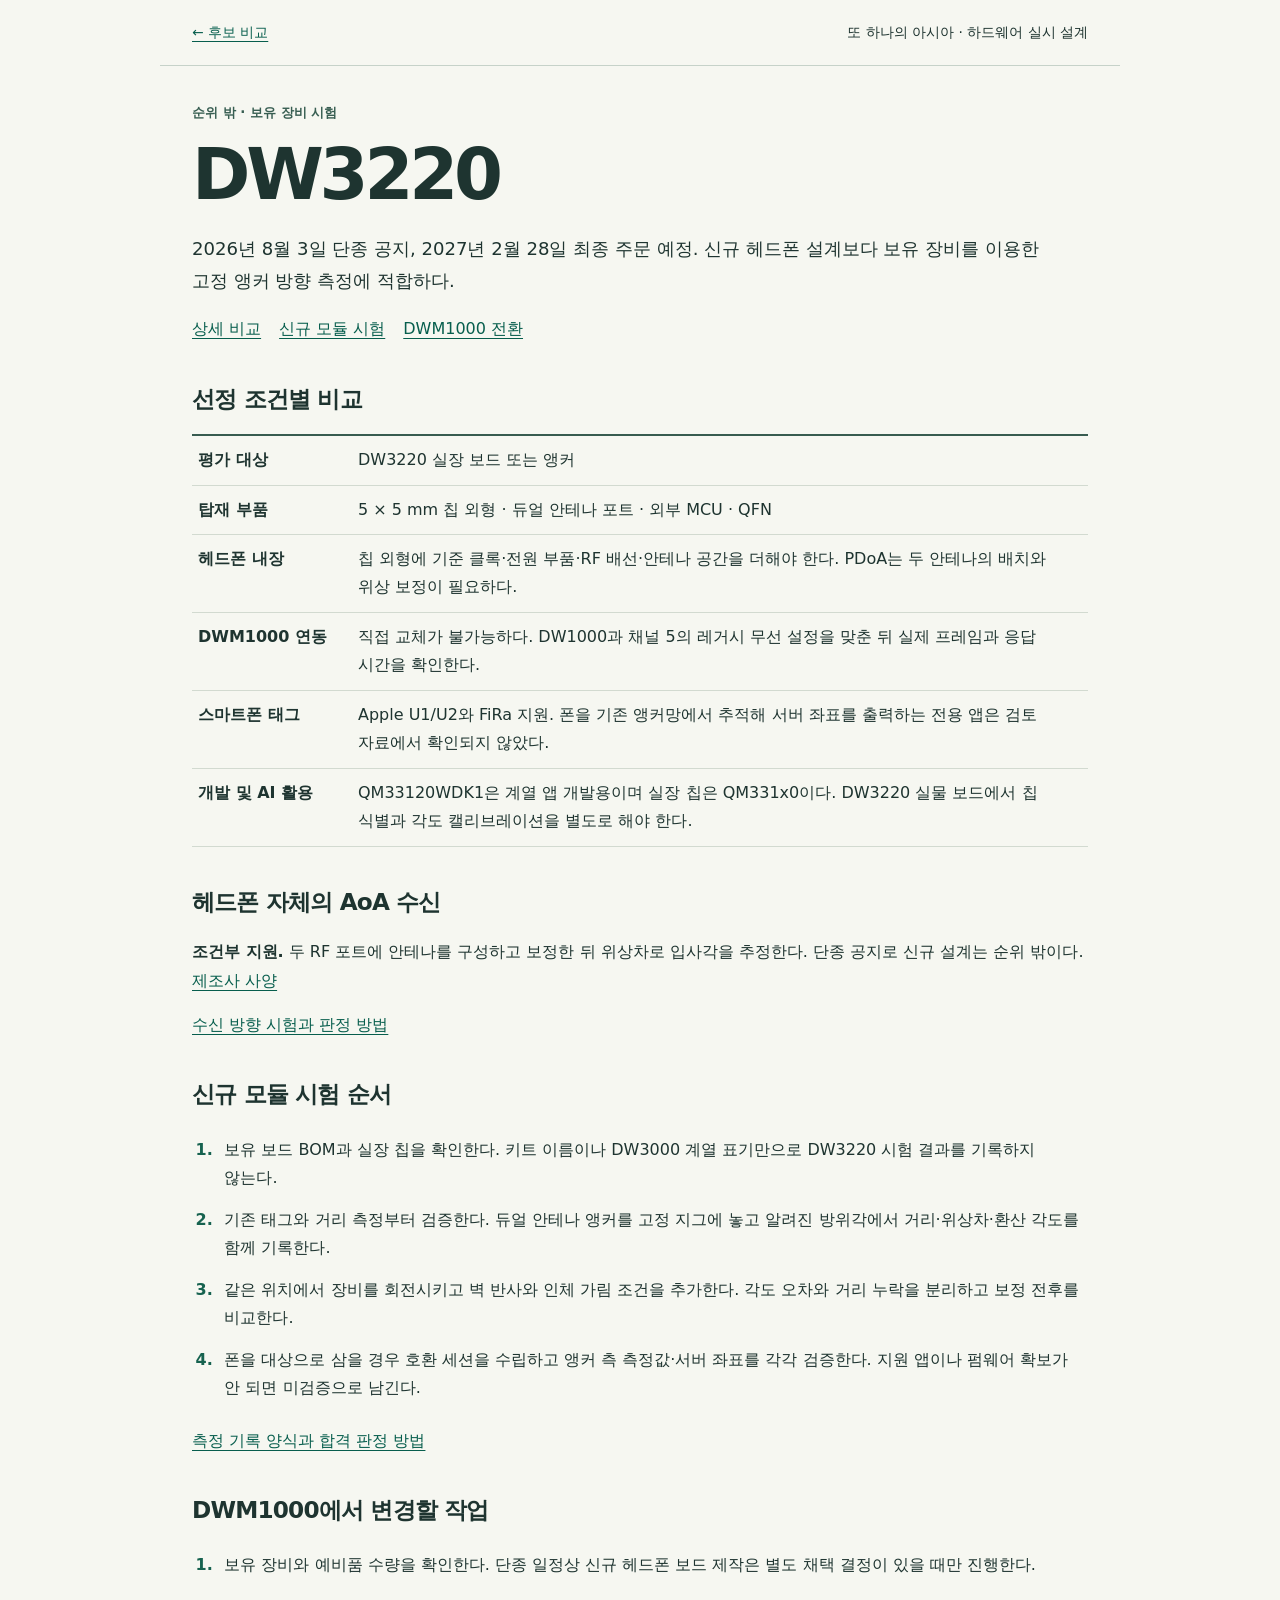
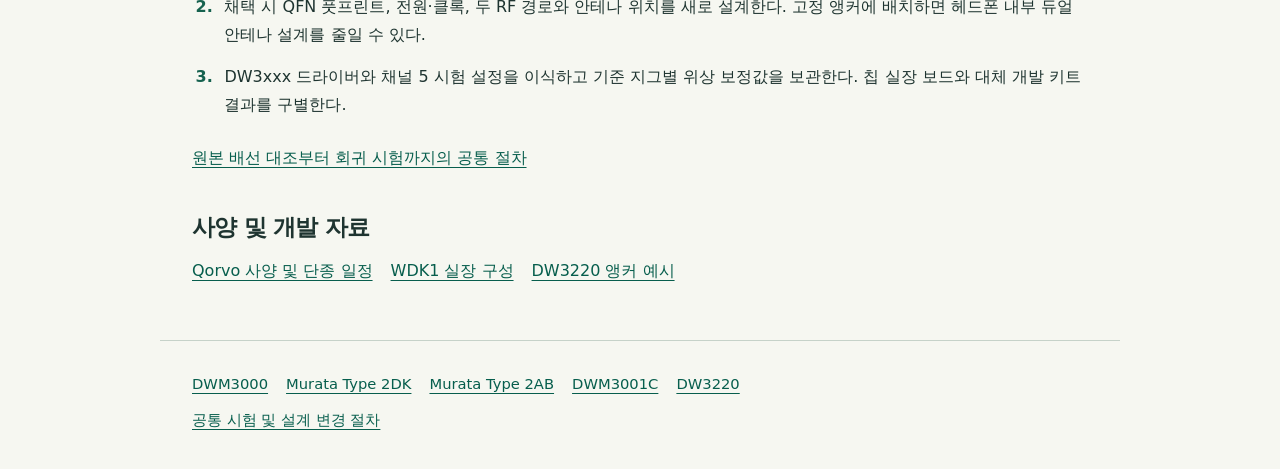
==== dw3220.html @ 9f8d72e7 "initialized" ====
<!doctype html>
<html lang="ko"><head><meta charset="utf-8"><meta name="viewport" content="width=device-width,initial-scale=1"><title>DW3220 | 스마트헤드폰 UWB 조사</title><link rel="stylesheet" href="research.css"></head><body><header><a href="index.html">← 후보 비교</a><span>또 하나의 아시아 · 하드웨어 실시 설계</span></header><main><small>순위 밖 · 보유 장비 시험</small><h1>DW3220</h1><p class="lead">2026년 8월 3일 단종 공지, 2027년 2월 28일 최종 주문 예정. 신규 헤드폰 설계보다 보유 장비를 이용한 고정 앵커 방향 측정에 적합하다.</p><nav aria-label="현재 페이지"><a href="#compare">상세 비교</a><a href="#tests">신규 모듈 시험</a><a href="#migration">DWM1000 전환</a></nav><h2 id="compare">선정 조건별 비교</h2><dl><div><dt>평가 대상</dt><dd>DW3220 실장 보드 또는 앵커</dd></div><div><dt>탑재 부품</dt><dd>5 × 5 mm 칩 외형 · 듀얼 안테나 포트 · 외부 MCU · QFN</dd></div><div><dt>헤드폰 내장</dt><dd>칩 외형에 기준 클록·전원 부품·RF 배선·안테나 공간을 더해야 한다. PDoA는 두 안테나의 배치와 위상 보정이 필요하다.</dd></div><div><dt>DWM1000 연동</dt><dd>직접 교체가 불가능하다. DW1000과 채널 5의 레거시 무선 설정을 맞춘 뒤 실제 프레임과 응답 시간을 확인한다.</dd></div><div><dt>스마트폰 태그</dt><dd>Apple U1/U2와 FiRa 지원. 폰을 기존 앵커망에서 추적해 서버 좌표를 출력하는 전용 앱은 검토 자료에서 확인되지 않았다.</dd></div><div><dt>개발 및 AI 활용</dt><dd>QM33120WDK1은 계열 앱 개발용이며 실장 칩은 QM331x0이다. DW3220 실물 보드에서 칩 식별과 각도 캘리브레이션을 별도로 해야 한다.</dd></div></dl><h2 id="aoa">헤드폰 자체의 AoA 수신</h2><p><b>조건부 지원.</b> 두 RF 포트에 안테나를 구성하고 보정한 뒤 위상차로 입사각을 추정한다. 단종 공지로 신규 설계는 순위 밖이다. <a href="https://www.qorvo.com/products/p/DW3220">제조사 사양</a></p><p><a href="protocol.html#aoa">수신 방향 시험과 판정 방법</a></p><h2 id="tests">신규 모듈 시험 순서</h2><ol><li>보유 보드 BOM과 실장 칩을 확인한다. 키트 이름이나 DW3000 계열 표기만으로 DW3220 시험 결과를 기록하지 않는다.</li><li>기존 태그와 거리 측정부터 검증한다. 듀얼 안테나 앵커를 고정 지그에 놓고 알려진 방위각에서 거리·위상차·환산 각도를 함께 기록한다.</li><li>같은 위치에서 장비를 회전시키고 벽 반사와 인체 가림 조건을 추가한다. 각도 오차와 거리 누락을 분리하고 보정 전후를 비교한다.</li><li>폰을 대상으로 삼을 경우 호환 세션을 수립하고 앵커 측 측정값·서버 좌표를 각각 검증한다. 지원 앱이나 펌웨어 확보가 안 되면 미검증으로 남긴다.</li></ol><p><a href="protocol.html#accept">측정 기록 양식과 합격 판정 방법</a></p><h2 id="migration">DWM1000에서 변경할 작업</h2><ol><li>보유 장비와 예비품 수량을 확인한다. 단종 일정상 신규 헤드폰 보드 제작은 별도 채택 결정이 있을 때만 진행한다.</li><li>채택 시 QFN 풋프린트, 전원·클록, 두 RF 경로와 안테나 위치를 새로 설계한다. 고정 앵커에 배치하면 헤드폰 내부 듀얼 안테나 설계를 줄일 수 있다.</li><li>DW3xxx 드라이버와 채널 5 시험 설정을 이식하고 기준 지그별 위상 보정값을 보관한다. 칩 실장 보드와 대체 개발 키트 결과를 구별한다.</li></ol><p><a href="protocol.html#change">원본 배선 대조부터 회귀 시험까지의 공통 절차</a></p><h2>사양 및 개발 자료</h2><div class="links"><a href="https://www.qorvo.com/products/p/DW3220">Qorvo 사양 및 단종 일정</a><a href="https://www.qorvo.com/products/ek/QM33120WDK1">WDK1 실장 구성</a><a href="https://rtls1.haorutech.com/en/products/ulm3-pdoa">DW3220 앵커 예시</a></div></main><footer><nav aria-label="다른 후보"><a href="dwm3000.html">DWM3000</a><a href="type-2dk.html">Murata Type 2DK</a><a href="type-2ab.html">Murata Type 2AB</a><a href="dwm3001c.html">DWM3001C</a><a href="dw3220.html">DW3220</a></nav><a href="protocol.html">공통 시험 및 설계 변경 절차</a></footer></body></html>
---- research.css ----
*{box-sizing:border-box}html{background:#f6f7f1;color:#1e3430;font:16px/1.78 system-ui,"Malgun Gothic",sans-serif;word-break:keep-all}body{margin:0}header,main,footer{max-width:960px;margin:auto;padding:20px 32px}header{display:flex;justify-content:space-between;gap:18px;align-items:center;border-bottom:1px solid #c6d2c9;font-size:.86rem}h1{font-size:clamp(2.4rem,6vw,4.4rem);line-height:1.12;letter-spacing:-.06em;margin:10px 0 18px}main{padding-top:32px;padding-bottom:44px}small{color:#385e52;font-weight:650}h2{font-size:1.45rem;letter-spacing:-.035em;margin:34px 0 9px}.lead{font-size:1.13rem;max-width:48em}a{color:#075e4d;text-underline-offset:4px}nav,.links{display:flex;flex-wrap:wrap;gap:8px 18px;margin:10px 0}dl{border-top:2px solid #385c50;margin:15px 0}dl div{display:grid;grid-template-columns:145px 1fr;gap:15px;border-bottom:1px solid #d2dad0;padding:10px 6px}dt{font-weight:bold}dd{margin:0}ol{padding-left:1.65em}li{padding:5px 0 8px 6px}li::marker{color:#16624f;font-weight:bold}footer{border-top:1px solid #c6d2c9;font-size:.92rem;padding-bottom:36px}@media(max-width:620px){header,main,footer{padding-left:18px;padding-right:18px}dl div{display:block}header span{font-size:.74rem}}@media print{header,footer,nav{display:none}main{max-width:none}h2{break-after:avoid}li,dl div{break-inside:avoid}}
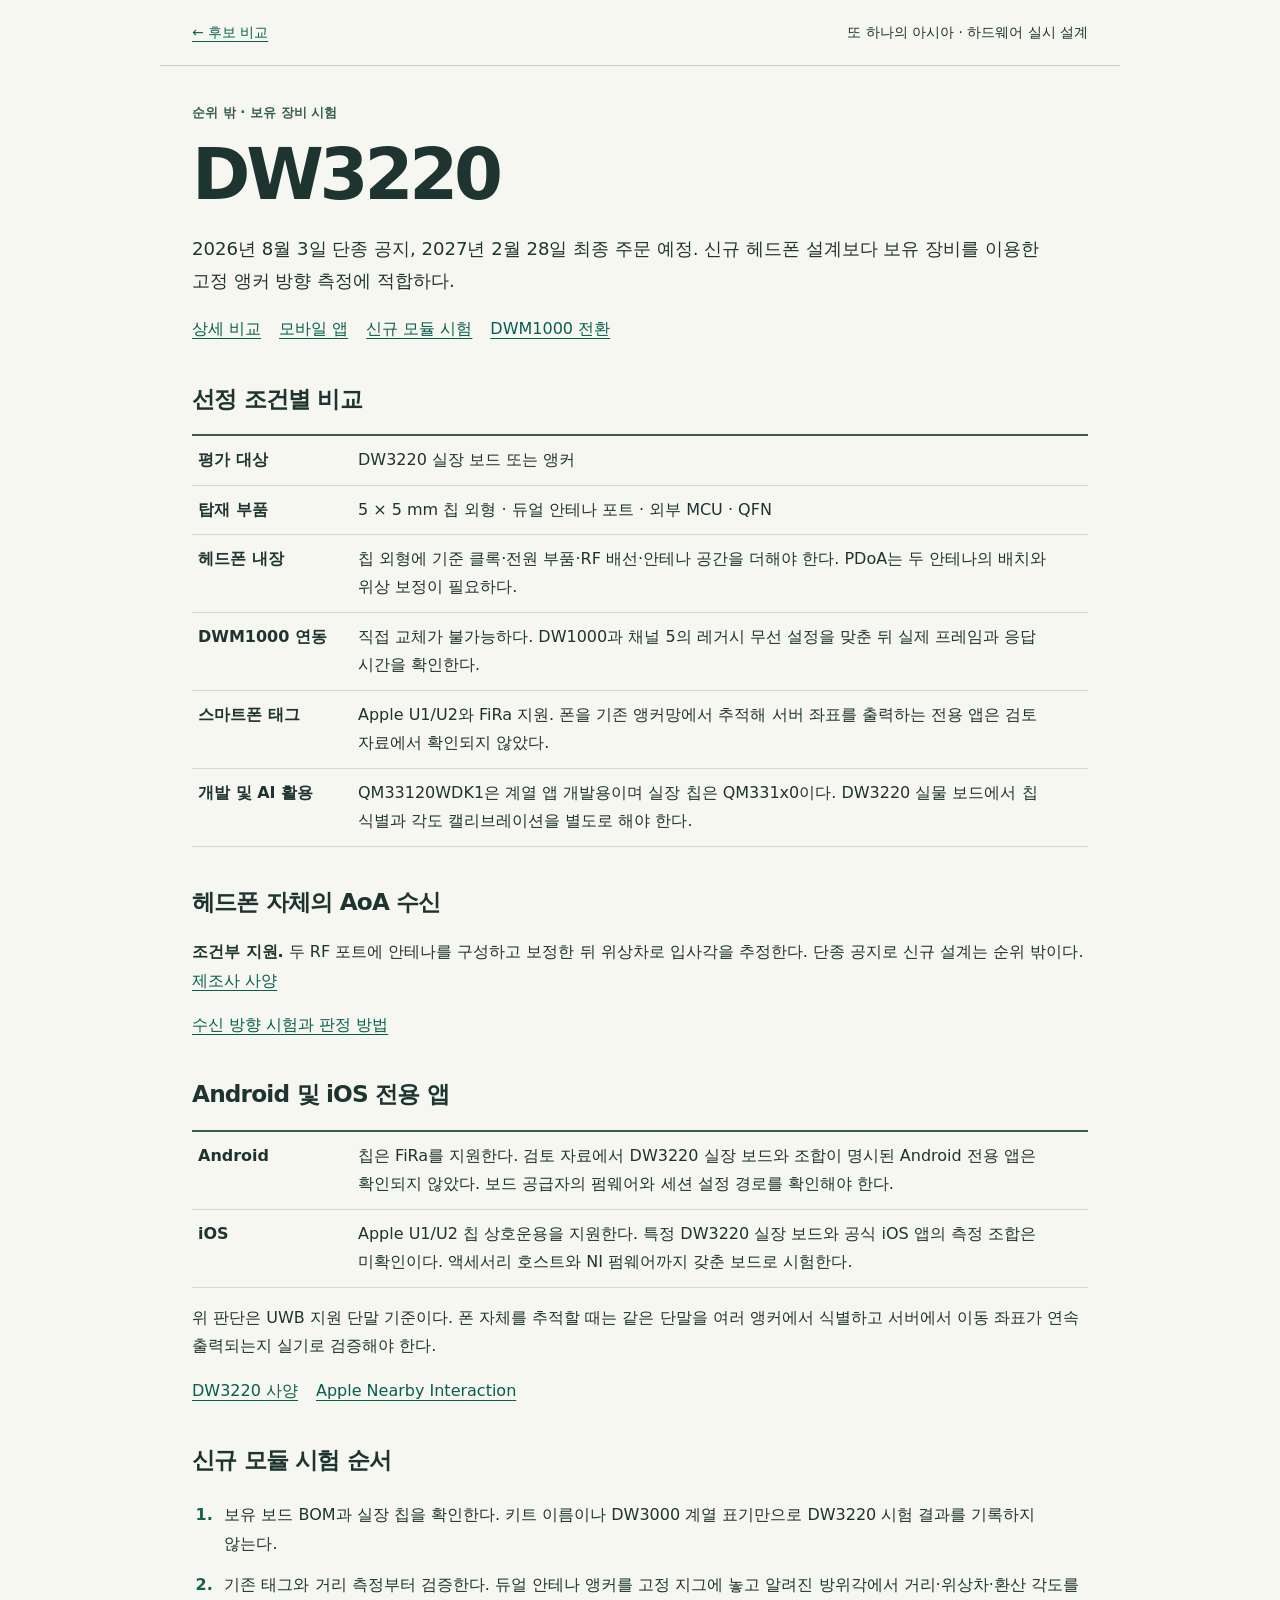
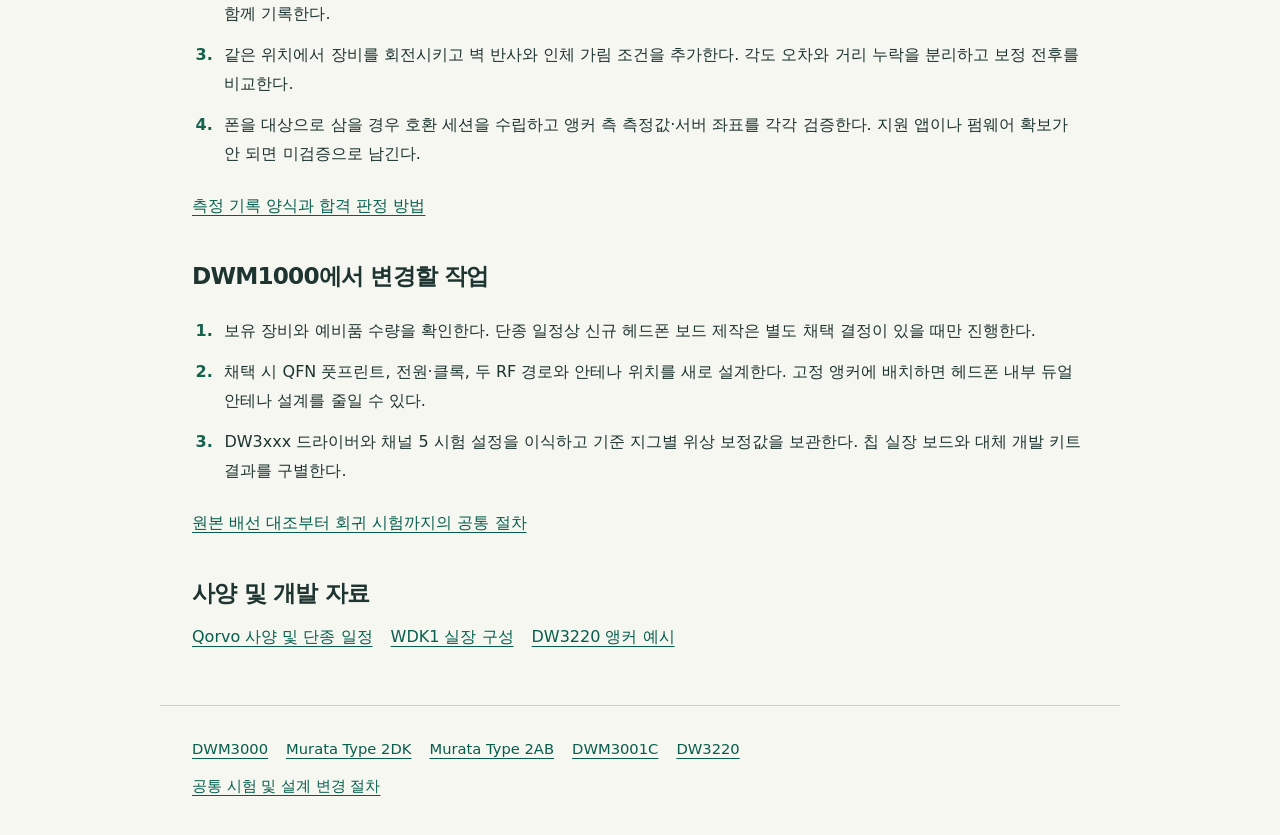
==== commit 70ebfea8: "모바일 호환 플랫폼 내용 추가" ====
--- a/dw3220.html
+++ b/dw3220.html
@@ -1,2 +1,2 @@
 <!doctype html>
-<html lang="ko"><head><meta charset="utf-8"><meta name="viewport" content="width=device-width,initial-scale=1"><title>DW3220 | 스마트헤드폰 UWB 조사</title><link rel="stylesheet" href="research.css"></head><body><header><a href="index.html">← 후보 비교</a><span>또 하나의 아시아 · 하드웨어 실시 설계</span></header><main><small>순위 밖 · 보유 장비 시험</small><h1>DW3220</h1><p class="lead">2026년 8월 3일 단종 공지, 2027년 2월 28일 최종 주문 예정. 신규 헤드폰 설계보다 보유 장비를 이용한 고정 앵커 방향 측정에 적합하다.</p><nav aria-label="현재 페이지"><a href="#compare">상세 비교</a><a href="#tests">신규 모듈 시험</a><a href="#migration">DWM1000 전환</a></nav><h2 id="compare">선정 조건별 비교</h2><dl><div><dt>평가 대상</dt><dd>DW3220 실장 보드 또는 앵커</dd></div><div><dt>탑재 부품</dt><dd>5 × 5 mm 칩 외형 · 듀얼 안테나 포트 · 외부 MCU · QFN</dd></div><div><dt>헤드폰 내장</dt><dd>칩 외형에 기준 클록·전원 부품·RF 배선·안테나 공간을 더해야 한다. PDoA는 두 안테나의 배치와 위상 보정이 필요하다.</dd></div><div><dt>DWM1000 연동</dt><dd>직접 교체가 불가능하다. DW1000과 채널 5의 레거시 무선 설정을 맞춘 뒤 실제 프레임과 응답 시간을 확인한다.</dd></div><div><dt>스마트폰 태그</dt><dd>Apple U1/U2와 FiRa 지원. 폰을 기존 앵커망에서 추적해 서버 좌표를 출력하는 전용 앱은 검토 자료에서 확인되지 않았다.</dd></div><div><dt>개발 및 AI 활용</dt><dd>QM33120WDK1은 계열 앱 개발용이며 실장 칩은 QM331x0이다. DW3220 실물 보드에서 칩 식별과 각도 캘리브레이션을 별도로 해야 한다.</dd></div></dl><h2 id="aoa">헤드폰 자체의 AoA 수신</h2><p><b>조건부 지원.</b> 두 RF 포트에 안테나를 구성하고 보정한 뒤 위상차로 입사각을 추정한다. 단종 공지로 신규 설계는 순위 밖이다. <a href="https://www.qorvo.com/products/p/DW3220">제조사 사양</a></p><p><a href="protocol.html#aoa">수신 방향 시험과 판정 방법</a></p><h2 id="tests">신규 모듈 시험 순서</h2><ol><li>보유 보드 BOM과 실장 칩을 확인한다. 키트 이름이나 DW3000 계열 표기만으로 DW3220 시험 결과를 기록하지 않는다.</li><li>기존 태그와 거리 측정부터 검증한다. 듀얼 안테나 앵커를 고정 지그에 놓고 알려진 방위각에서 거리·위상차·환산 각도를 함께 기록한다.</li><li>같은 위치에서 장비를 회전시키고 벽 반사와 인체 가림 조건을 추가한다. 각도 오차와 거리 누락을 분리하고 보정 전후를 비교한다.</li><li>폰을 대상으로 삼을 경우 호환 세션을 수립하고 앵커 측 측정값·서버 좌표를 각각 검증한다. 지원 앱이나 펌웨어 확보가 안 되면 미검증으로 남긴다.</li></ol><p><a href="protocol.html#accept">측정 기록 양식과 합격 판정 방법</a></p><h2 id="migration">DWM1000에서 변경할 작업</h2><ol><li>보유 장비와 예비품 수량을 확인한다. 단종 일정상 신규 헤드폰 보드 제작은 별도 채택 결정이 있을 때만 진행한다.</li><li>채택 시 QFN 풋프린트, 전원·클록, 두 RF 경로와 안테나 위치를 새로 설계한다. 고정 앵커에 배치하면 헤드폰 내부 듀얼 안테나 설계를 줄일 수 있다.</li><li>DW3xxx 드라이버와 채널 5 시험 설정을 이식하고 기준 지그별 위상 보정값을 보관한다. 칩 실장 보드와 대체 개발 키트 결과를 구별한다.</li></ol><p><a href="protocol.html#change">원본 배선 대조부터 회귀 시험까지의 공통 절차</a></p><h2>사양 및 개발 자료</h2><div class="links"><a href="https://www.qorvo.com/products/p/DW3220">Qorvo 사양 및 단종 일정</a><a href="https://www.qorvo.com/products/ek/QM33120WDK1">WDK1 실장 구성</a><a href="https://rtls1.haorutech.com/en/products/ulm3-pdoa">DW3220 앵커 예시</a></div></main><footer><nav aria-label="다른 후보"><a href="dwm3000.html">DWM3000</a><a href="type-2dk.html">Murata Type 2DK</a><a href="type-2ab.html">Murata Type 2AB</a><a href="dwm3001c.html">DWM3001C</a><a href="dw3220.html">DW3220</a></nav><a href="protocol.html">공통 시험 및 설계 변경 절차</a></footer></body></html>
+<html lang="ko"><head><meta charset="utf-8"><meta name="viewport" content="width=device-width,initial-scale=1"><title>DW3220 | 스마트헤드폰 UWB 조사</title><link rel="stylesheet" href="research.css"></head><body><header><a href="index.html">← 후보 비교</a><span>또 하나의 아시아 · 하드웨어 실시 설계</span></header><main><small>순위 밖 · 보유 장비 시험</small><h1>DW3220</h1><p class="lead">2026년 8월 3일 단종 공지, 2027년 2월 28일 최종 주문 예정. 신규 헤드폰 설계보다 보유 장비를 이용한 고정 앵커 방향 측정에 적합하다.</p><nav aria-label="현재 페이지"><a href="#compare">상세 비교</a><a href="#mobile-apps">모바일 앱</a><a href="#tests">신규 모듈 시험</a><a href="#migration">DWM1000 전환</a></nav><h2 id="compare">선정 조건별 비교</h2><dl><div><dt>평가 대상</dt><dd>DW3220 실장 보드 또는 앵커</dd></div><div><dt>탑재 부품</dt><dd>5 × 5 mm 칩 외형 · 듀얼 안테나 포트 · 외부 MCU · QFN</dd></div><div><dt>헤드폰 내장</dt><dd>칩 외형에 기준 클록·전원 부품·RF 배선·안테나 공간을 더해야 한다. PDoA는 두 안테나의 배치와 위상 보정이 필요하다.</dd></div><div><dt>DWM1000 연동</dt><dd>직접 교체가 불가능하다. DW1000과 채널 5의 레거시 무선 설정을 맞춘 뒤 실제 프레임과 응답 시간을 확인한다.</dd></div><div><dt>스마트폰 태그</dt><dd>Apple U1/U2와 FiRa 지원. 폰을 기존 앵커망에서 추적해 서버 좌표를 출력하는 전용 앱은 검토 자료에서 확인되지 않았다.</dd></div><div><dt>개발 및 AI 활용</dt><dd>QM33120WDK1은 계열 앱 개발용이며 실장 칩은 QM331x0이다. DW3220 실물 보드에서 칩 식별과 각도 캘리브레이션을 별도로 해야 한다.</dd></div></dl><h2 id="aoa">헤드폰 자체의 AoA 수신</h2><p><b>조건부 지원.</b> 두 RF 포트에 안테나를 구성하고 보정한 뒤 위상차로 입사각을 추정한다. 단종 공지로 신규 설계는 순위 밖이다. <a href="https://www.qorvo.com/products/p/DW3220">제조사 사양</a></p><p><a href="protocol.html#aoa">수신 방향 시험과 판정 방법</a></p><h2 id="mobile-apps">Android 및 iOS 전용 앱</h2><dl><div><dt>Android</dt><dd>칩은 FiRa를 지원한다. 검토 자료에서 DW3220 실장 보드와 조합이 명시된 Android 전용 앱은 확인되지 않았다. 보드 공급자의 펌웨어와 세션 설정 경로를 확인해야 한다.</dd></div><div><dt>iOS</dt><dd>Apple U1/U2 칩 상호운용을 지원한다. 특정 DW3220 실장 보드와 공식 iOS 앱의 측정 조합은 미확인이다. 액세서리 호스트와 NI 펌웨어까지 갖춘 보드로 시험한다.</dd></div></dl><p>위 판단은 UWB 지원 단말 기준이다. 폰 자체를 추적할 때는 같은 단말을 여러 앵커에서 식별하고 서버에서 이동 좌표가 연속 출력되는지 실기로 검증해야 한다.</p><div class="links"><a href="https://www.qorvo.com/products/p/DW3220">DW3220 사양</a><a href="https://developer.apple.com/nearby-interaction/">Apple Nearby Interaction</a></div><h2 id="tests">신규 모듈 시험 순서</h2><ol><li>보유 보드 BOM과 실장 칩을 확인한다. 키트 이름이나 DW3000 계열 표기만으로 DW3220 시험 결과를 기록하지 않는다.</li><li>기존 태그와 거리 측정부터 검증한다. 듀얼 안테나 앵커를 고정 지그에 놓고 알려진 방위각에서 거리·위상차·환산 각도를 함께 기록한다.</li><li>같은 위치에서 장비를 회전시키고 벽 반사와 인체 가림 조건을 추가한다. 각도 오차와 거리 누락을 분리하고 보정 전후를 비교한다.</li><li>폰을 대상으로 삼을 경우 호환 세션을 수립하고 앵커 측 측정값·서버 좌표를 각각 검증한다. 지원 앱이나 펌웨어 확보가 안 되면 미검증으로 남긴다.</li></ol><p><a href="protocol.html#accept">측정 기록 양식과 합격 판정 방법</a></p><h2 id="migration">DWM1000에서 변경할 작업</h2><ol><li>보유 장비와 예비품 수량을 확인한다. 단종 일정상 신규 헤드폰 보드 제작은 별도 채택 결정이 있을 때만 진행한다.</li><li>채택 시 QFN 풋프린트, 전원·클록, 두 RF 경로와 안테나 위치를 새로 설계한다. 고정 앵커에 배치하면 헤드폰 내부 듀얼 안테나 설계를 줄일 수 있다.</li><li>DW3xxx 드라이버와 채널 5 시험 설정을 이식하고 기준 지그별 위상 보정값을 보관한다. 칩 실장 보드와 대체 개발 키트 결과를 구별한다.</li></ol><p><a href="protocol.html#change">원본 배선 대조부터 회귀 시험까지의 공통 절차</a></p><h2>사양 및 개발 자료</h2><div class="links"><a href="https://www.qorvo.com/products/p/DW3220">Qorvo 사양 및 단종 일정</a><a href="https://www.qorvo.com/products/ek/QM33120WDK1">WDK1 실장 구성</a><a href="https://rtls1.haorutech.com/en/products/ulm3-pdoa">DW3220 앵커 예시</a></div></main><footer><nav aria-label="다른 후보"><a href="dwm3000.html">DWM3000</a><a href="type-2dk.html">Murata Type 2DK</a><a href="type-2ab.html">Murata Type 2AB</a><a href="dwm3001c.html">DWM3001C</a><a href="dw3220.html">DW3220</a></nav><a href="protocol.html">공통 시험 및 설계 변경 절차</a></footer></body></html>
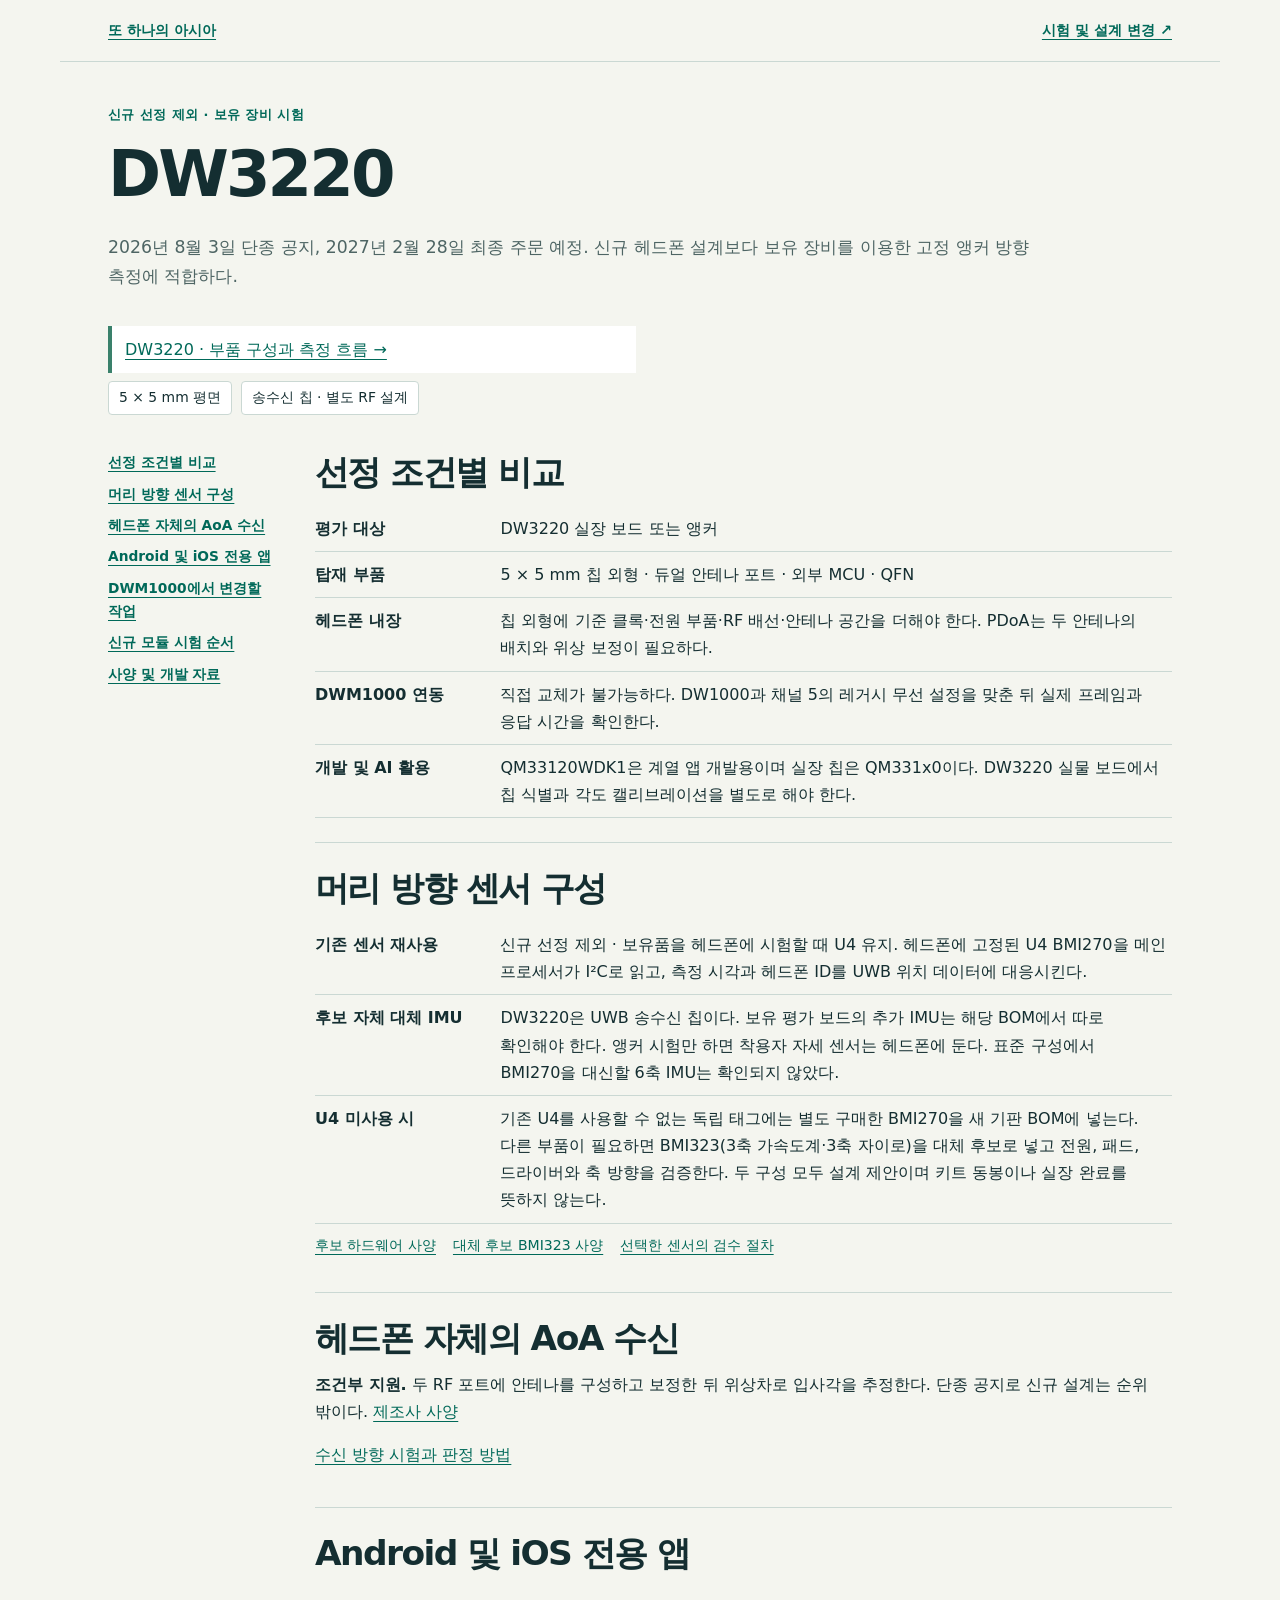
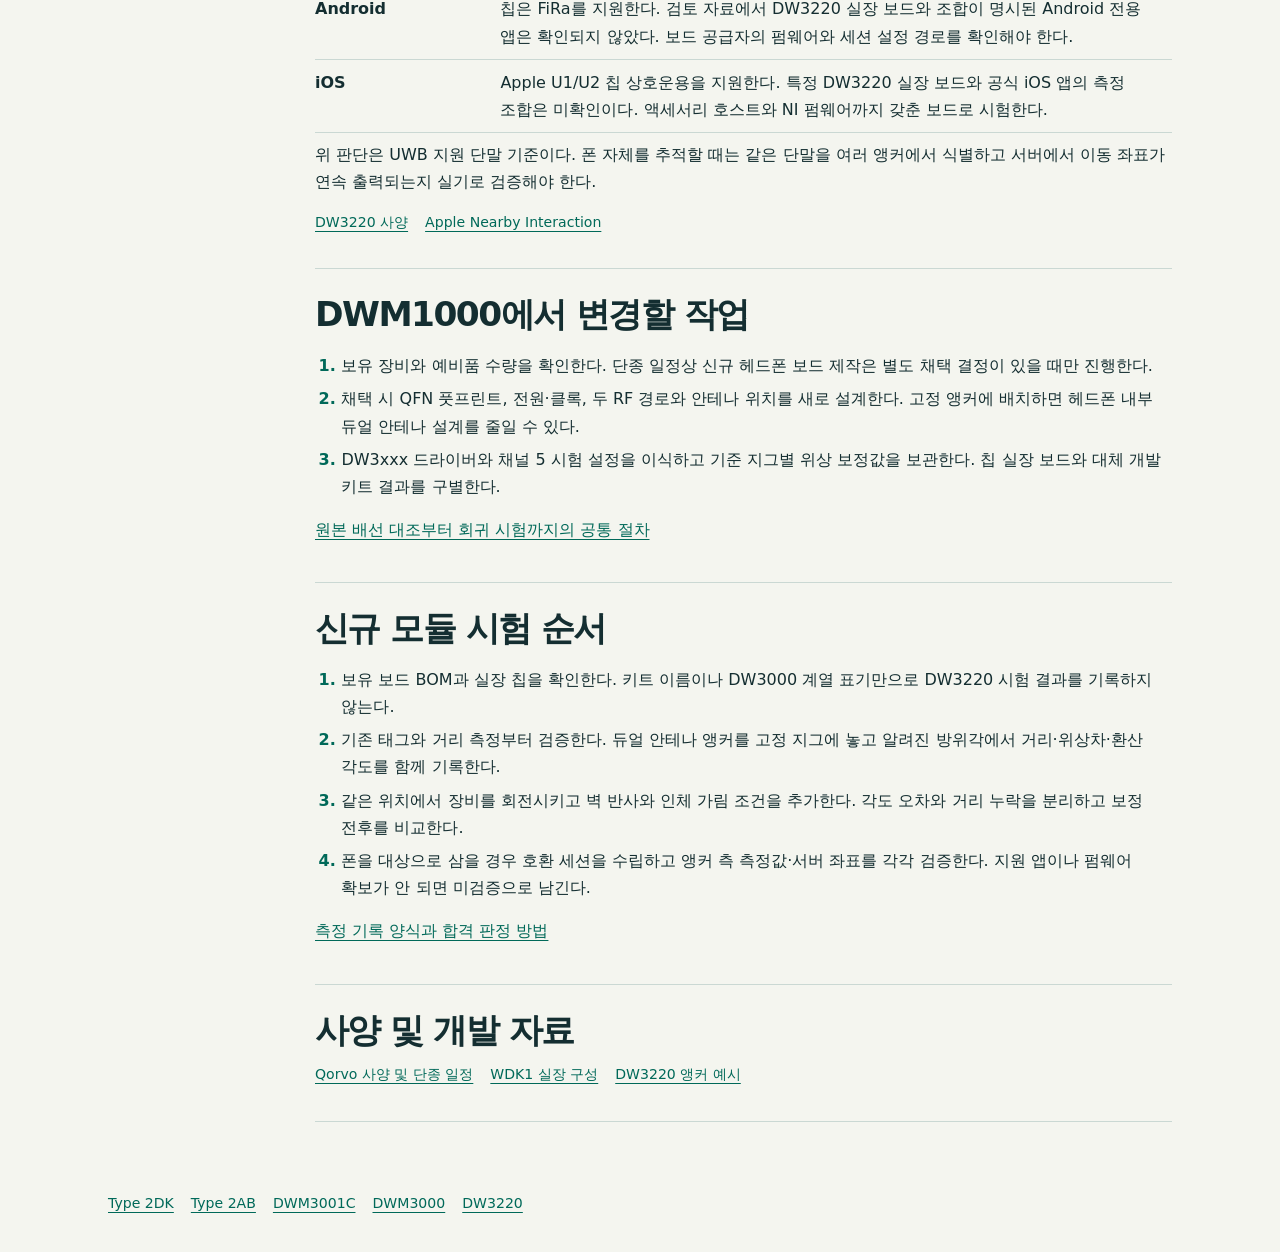
==== commit 3fdb0185: "내용 재배열, 기존 보드 설계 친화적인 후보군 선정, 각 후보군에 대한  구성 세부 정리, 설계 변경 가이드 라인, 부품 시각 자료 추가" ====
--- a/dw3220.html
+++ b/dw3220.html
@@ -1,2 +1,2 @@
 <!doctype html>
-<html lang="ko"><head><meta charset="utf-8"><meta name="viewport" content="width=device-width,initial-scale=1"><title>DW3220 | 스마트헤드폰 UWB 조사</title><link rel="stylesheet" href="research.css"></head><body><header><a href="index.html">← 후보 비교</a><span>또 하나의 아시아 · 하드웨어 실시 설계</span></header><main><small>순위 밖 · 보유 장비 시험</small><h1>DW3220</h1><p class="lead">2026년 8월 3일 단종 공지, 2027년 2월 28일 최종 주문 예정. 신규 헤드폰 설계보다 보유 장비를 이용한 고정 앵커 방향 측정에 적합하다.</p><nav aria-label="현재 페이지"><a href="#compare">상세 비교</a><a href="#mobile-apps">모바일 앱</a><a href="#tests">신규 모듈 시험</a><a href="#migration">DWM1000 전환</a></nav><h2 id="compare">선정 조건별 비교</h2><dl><div><dt>평가 대상</dt><dd>DW3220 실장 보드 또는 앵커</dd></div><div><dt>탑재 부품</dt><dd>5 × 5 mm 칩 외형 · 듀얼 안테나 포트 · 외부 MCU · QFN</dd></div><div><dt>헤드폰 내장</dt><dd>칩 외형에 기준 클록·전원 부품·RF 배선·안테나 공간을 더해야 한다. PDoA는 두 안테나의 배치와 위상 보정이 필요하다.</dd></div><div><dt>DWM1000 연동</dt><dd>직접 교체가 불가능하다. DW1000과 채널 5의 레거시 무선 설정을 맞춘 뒤 실제 프레임과 응답 시간을 확인한다.</dd></div><div><dt>스마트폰 태그</dt><dd>Apple U1/U2와 FiRa 지원. 폰을 기존 앵커망에서 추적해 서버 좌표를 출력하는 전용 앱은 검토 자료에서 확인되지 않았다.</dd></div><div><dt>개발 및 AI 활용</dt><dd>QM33120WDK1은 계열 앱 개발용이며 실장 칩은 QM331x0이다. DW3220 실물 보드에서 칩 식별과 각도 캘리브레이션을 별도로 해야 한다.</dd></div></dl><h2 id="aoa">헤드폰 자체의 AoA 수신</h2><p><b>조건부 지원.</b> 두 RF 포트에 안테나를 구성하고 보정한 뒤 위상차로 입사각을 추정한다. 단종 공지로 신규 설계는 순위 밖이다. <a href="https://www.qorvo.com/products/p/DW3220">제조사 사양</a></p><p><a href="protocol.html#aoa">수신 방향 시험과 판정 방법</a></p><h2 id="mobile-apps">Android 및 iOS 전용 앱</h2><dl><div><dt>Android</dt><dd>칩은 FiRa를 지원한다. 검토 자료에서 DW3220 실장 보드와 조합이 명시된 Android 전용 앱은 확인되지 않았다. 보드 공급자의 펌웨어와 세션 설정 경로를 확인해야 한다.</dd></div><div><dt>iOS</dt><dd>Apple U1/U2 칩 상호운용을 지원한다. 특정 DW3220 실장 보드와 공식 iOS 앱의 측정 조합은 미확인이다. 액세서리 호스트와 NI 펌웨어까지 갖춘 보드로 시험한다.</dd></div></dl><p>위 판단은 UWB 지원 단말 기준이다. 폰 자체를 추적할 때는 같은 단말을 여러 앵커에서 식별하고 서버에서 이동 좌표가 연속 출력되는지 실기로 검증해야 한다.</p><div class="links"><a href="https://www.qorvo.com/products/p/DW3220">DW3220 사양</a><a href="https://developer.apple.com/nearby-interaction/">Apple Nearby Interaction</a></div><h2 id="tests">신규 모듈 시험 순서</h2><ol><li>보유 보드 BOM과 실장 칩을 확인한다. 키트 이름이나 DW3000 계열 표기만으로 DW3220 시험 결과를 기록하지 않는다.</li><li>기존 태그와 거리 측정부터 검증한다. 듀얼 안테나 앵커를 고정 지그에 놓고 알려진 방위각에서 거리·위상차·환산 각도를 함께 기록한다.</li><li>같은 위치에서 장비를 회전시키고 벽 반사와 인체 가림 조건을 추가한다. 각도 오차와 거리 누락을 분리하고 보정 전후를 비교한다.</li><li>폰을 대상으로 삼을 경우 호환 세션을 수립하고 앵커 측 측정값·서버 좌표를 각각 검증한다. 지원 앱이나 펌웨어 확보가 안 되면 미검증으로 남긴다.</li></ol><p><a href="protocol.html#accept">측정 기록 양식과 합격 판정 방법</a></p><h2 id="migration">DWM1000에서 변경할 작업</h2><ol><li>보유 장비와 예비품 수량을 확인한다. 단종 일정상 신규 헤드폰 보드 제작은 별도 채택 결정이 있을 때만 진행한다.</li><li>채택 시 QFN 풋프린트, 전원·클록, 두 RF 경로와 안테나 위치를 새로 설계한다. 고정 앵커에 배치하면 헤드폰 내부 듀얼 안테나 설계를 줄일 수 있다.</li><li>DW3xxx 드라이버와 채널 5 시험 설정을 이식하고 기준 지그별 위상 보정값을 보관한다. 칩 실장 보드와 대체 개발 키트 결과를 구별한다.</li></ol><p><a href="protocol.html#change">원본 배선 대조부터 회귀 시험까지의 공통 절차</a></p><h2>사양 및 개발 자료</h2><div class="links"><a href="https://www.qorvo.com/products/p/DW3220">Qorvo 사양 및 단종 일정</a><a href="https://www.qorvo.com/products/ek/QM33120WDK1">WDK1 실장 구성</a><a href="https://rtls1.haorutech.com/en/products/ulm3-pdoa">DW3220 앵커 예시</a></div></main><footer><nav aria-label="다른 후보"><a href="dwm3000.html">DWM3000</a><a href="type-2dk.html">Murata Type 2DK</a><a href="type-2ab.html">Murata Type 2AB</a><a href="dwm3001c.html">DWM3001C</a><a href="dw3220.html">DW3220</a></nav><a href="protocol.html">공통 시험 및 설계 변경 절차</a></footer></body></html>
+<html lang="ko"><head><meta charset="utf-8"><meta name="viewport" content="width=device-width,initial-scale=1"><title>DW3220 | 또 하나의 아시아</title><link rel="stylesheet" href="research.css"></head><body><header><a href="index.html">또 하나의 아시아</a><a href="protocol.html">시험 및 설계 변경 ↗</a></header><main><div class="intro"><small>신규 선정 제외 · 보유 장비 시험</small><h1>DW3220</h1><p>2026년 8월 3일 단종 공지, 2027년 2월 28일 최종 주문 예정. 신규 헤드폰 설계보다 보유 장비를 이용한 고정 앵커 방향 측정에 적합하다.</p></div><div class="testlinks"><a href="dw3220-hardware.html">DW3220 · 부품 구성과 측정 흐름 →</a></div><div class="facts"><span>5 × 5 mm 평면</span><span>송수신 칩 · 별도 RF 설계</span></div><div class="layout"><nav class="side" aria-label="페이지 목차"><a href="#compare">선정 조건별 비교</a><a href="#head-imu">머리 방향 센서 구성</a><a href="#aoa">헤드폰 자체의 AoA 수신</a><a href="#mobile-apps">Android 및 iOS 전용 앱</a><a href="#migration">DWM1000에서 변경할 작업</a><a href="#tests">신규 모듈 시험 순서</a><a href="#sources">사양 및 개발 자료</a></nav><article><section class="section" id="compare"><h2>선정 조건별 비교</h2><dl><div><dt>평가 대상</dt><dd>DW3220 실장 보드 또는 앵커</dd></div><div><dt>탑재 부품</dt><dd>5 × 5 mm 칩 외형 · 듀얼 안테나 포트 · 외부 MCU · QFN</dd></div><div><dt>헤드폰 내장</dt><dd>칩 외형에 기준 클록·전원 부품·RF 배선·안테나 공간을 더해야 한다. PDoA는 두 안테나의 배치와 위상 보정이 필요하다.</dd></div><div><dt>DWM1000 연동</dt><dd>직접 교체가 불가능하다. DW1000과 채널 5의 레거시 무선 설정을 맞춘 뒤 실제 프레임과 응답 시간을 확인한다.</dd></div><div><dt>개발 및 AI 활용</dt><dd>QM33120WDK1은 계열 앱 개발용이며 실장 칩은 QM331x0이다. DW3220 실물 보드에서 칩 식별과 각도 캘리브레이션을 별도로 해야 한다.</dd></div></dl></section><section class="section" id="head-imu"><h2>머리 방향 센서 구성</h2><dl><div><dt>기존 센서 재사용</dt><dd>신규 선정 제외 · 보유품을 헤드폰에 시험할 때 U4 유지. 헤드폰에 고정된 U4 BMI270을 메인 프로세서가 I²C로 읽고, 측정 시각과 헤드폰 ID를 UWB 위치 데이터에 대응시킨다.</dd></div><div><dt>후보 자체 대체 IMU</dt><dd>DW3220은 UWB 송수신 칩이다. 보유 평가 보드의 추가 IMU는 해당 BOM에서 따로 확인해야 한다. 앵커 시험만 하면 착용자 자세 센서는 헤드폰에 둔다. 표준 구성에서 BMI270을 대신할 6축 IMU는 확인되지 않았다.</dd></div><div><dt>U4 미사용 시</dt><dd>기존 U4를 사용할 수 없는 독립 태그에는 별도 구매한 BMI270을 새 기판 BOM에 넣는다. 다른 부품이 필요하면 BMI323(3축 가속도계·3축 자이로)을 대체 후보로 넣고 전원, 패드, 드라이버와 축 방향을 검증한다. 두 구성 모두 설계 제안이며 키트 동봉이나 실장 완료를 뜻하지 않는다.</dd></div></dl><div class="links"><a href="https://www.qorvo.com/products/p/DW3220">후보 하드웨어 사양</a><a href="https://www.bosch-sensortec.com/media/boschsensortec/downloads/product_flyer/bst-bmi323-fl000.pdf">대체 후보 BMI323 사양</a><a href="protocol.html#head-imu">선택한 센서의 검수 절차</a></div></section><section class="section" id="aoa"><h2>헤드폰 자체의 AoA 수신</h2><p><b>조건부 지원.</b> 두 RF 포트에 안테나를 구성하고 보정한 뒤 위상차로 입사각을 추정한다. 단종 공지로 신규 설계는 순위 밖이다. <a href="https://www.qorvo.com/products/p/DW3220">제조사 사양</a></p><p><a href="protocol.html#aoa">수신 방향 시험과 판정 방법</a></p></section><section class="section" id="mobile-apps"><h2>Android 및 iOS 전용 앱</h2><dl><div><dt>Android</dt><dd>칩은 FiRa를 지원한다. 검토 자료에서 DW3220 실장 보드와 조합이 명시된 Android 전용 앱은 확인되지 않았다. 보드 공급자의 펌웨어와 세션 설정 경로를 확인해야 한다.</dd></div><div><dt>iOS</dt><dd>Apple U1/U2 칩 상호운용을 지원한다. 특정 DW3220 실장 보드와 공식 iOS 앱의 측정 조합은 미확인이다. 액세서리 호스트와 NI 펌웨어까지 갖춘 보드로 시험한다.</dd></div></dl><p>위 판단은 UWB 지원 단말 기준이다. 폰 자체를 추적할 때는 같은 단말을 여러 앵커에서 식별하고 서버에서 이동 좌표가 연속 출력되는지 실기로 검증해야 한다.</p><div class="links"><a href="https://www.qorvo.com/products/p/DW3220">DW3220 사양</a><a href="https://developer.apple.com/nearby-interaction/">Apple Nearby Interaction</a></div></section><section class="section" id="migration"><h2>DWM1000에서 변경할 작업</h2><ol><li>보유 장비와 예비품 수량을 확인한다. 단종 일정상 신규 헤드폰 보드 제작은 별도 채택 결정이 있을 때만 진행한다.</li><li>채택 시 QFN 풋프린트, 전원·클록, 두 RF 경로와 안테나 위치를 새로 설계한다. 고정 앵커에 배치하면 헤드폰 내부 듀얼 안테나 설계를 줄일 수 있다.</li><li>DW3xxx 드라이버와 채널 5 시험 설정을 이식하고 기준 지그별 위상 보정값을 보관한다. 칩 실장 보드와 대체 개발 키트 결과를 구별한다.</li></ol><p><a href="protocol.html#change">원본 배선 대조부터 회귀 시험까지의 공통 절차</a></p></section><section class="section" id="tests"><h2>신규 모듈 시험 순서</h2><ol><li>보유 보드 BOM과 실장 칩을 확인한다. 키트 이름이나 DW3000 계열 표기만으로 DW3220 시험 결과를 기록하지 않는다.</li><li>기존 태그와 거리 측정부터 검증한다. 듀얼 안테나 앵커를 고정 지그에 놓고 알려진 방위각에서 거리·위상차·환산 각도를 함께 기록한다.</li><li>같은 위치에서 장비를 회전시키고 벽 반사와 인체 가림 조건을 추가한다. 각도 오차와 거리 누락을 분리하고 보정 전후를 비교한다.</li><li>폰을 대상으로 삼을 경우 호환 세션을 수립하고 앵커 측 측정값·서버 좌표를 각각 검증한다. 지원 앱이나 펌웨어 확보가 안 되면 미검증으로 남긴다.</li></ol><p><a href="protocol.html#accept">측정 기록 양식과 합격 판정 방법</a></p></section><section class="section" id="sources"><h2>사양 및 개발 자료</h2><div class="links"><a href="https://www.qorvo.com/products/p/DW3220">Qorvo 사양 및 단종 일정</a><a href="https://www.qorvo.com/products/ek/QM33120WDK1">WDK1 실장 구성</a><a href="https://rtls1.haorutech.com/en/products/ulm3-pdoa">DW3220 앵커 예시</a></div></section></article></div></main><footer><div class="refs"><a href="type-2dk.html">Type 2DK</a><a href="type-2ab.html">Type 2AB</a><a href="dwm3001c.html">DWM3001C</a><a href="dwm3000.html">DWM3000</a><a href="dw3220.html">DW3220</a></div></footer></body></html>
--- a/research.css
+++ b/research.css
@@ -1 +1 @@
-*{box-sizing:border-box}html{background:#f6f7f1;color:#1e3430;font:16px/1.78 system-ui,"Malgun Gothic",sans-serif;word-break:keep-all}body{margin:0}header,main,footer{max-width:960px;margin:auto;padding:20px 32px}header{display:flex;justify-content:space-between;gap:18px;align-items:center;border-bottom:1px solid #c6d2c9;font-size:.86rem}h1{font-size:clamp(2.4rem,6vw,4.4rem);line-height:1.12;letter-spacing:-.06em;margin:10px 0 18px}main{padding-top:32px;padding-bottom:44px}small{color:#385e52;font-weight:650}h2{font-size:1.45rem;letter-spacing:-.035em;margin:34px 0 9px}.lead{font-size:1.13rem;max-width:48em}a{color:#075e4d;text-underline-offset:4px}nav,.links{display:flex;flex-wrap:wrap;gap:8px 18px;margin:10px 0}dl{border-top:2px solid #385c50;margin:15px 0}dl div{display:grid;grid-template-columns:145px 1fr;gap:15px;border-bottom:1px solid #d2dad0;padding:10px 6px}dt{font-weight:bold}dd{margin:0}ol{padding-left:1.65em}li{padding:5px 0 8px 6px}li::marker{color:#16624f;font-weight:bold}footer{border-top:1px solid #c6d2c9;font-size:.92rem;padding-bottom:36px}@media(max-width:620px){header,main,footer{padding-left:18px;padding-right:18px}dl div{display:block}header span{font-size:.74rem}}@media print{header,footer,nav{display:none}main{max-width:none}h2{break-after:avoid}li,dl div{break-inside:avoid}}
+:root{--ink:#142e31;--muted:#4e6564;--accent:#006959;--blue:#265e88;--line:#cad8d3;--pale:#e7f2eb;--bg:#f4f5ef}*{box-sizing:border-box}html{scroll-behavior:smooth;scroll-padding-top:16px}body{margin:0;color:var(--ink);background:var(--bg);font:16px/1.7 system-ui,"Malgun Gothic",sans-serif;word-break:keep-all;overflow-wrap:anywhere}a{color:var(--accent);text-underline-offset:4px}a:focus-visible,input:focus-visible,button:focus-visible,summary:focus-visible{outline:3px solid #a65c18;outline-offset:3px}header,main,footer{width:min(1160px,100%);margin:auto;padding:0 clamp(16px,4vw,48px)}header{display:flex;align-items:center;justify-content:space-between;gap:16px;min-height:62px;font-size:.9rem;border-bottom:1px solid var(--line)}header a,nav a{font-weight:650}main{padding-bottom:40px}h1,h2,h3{line-height:1.24;letter-spacing:-.045em;text-wrap:balance}h1{font-size:clamp(2.1rem,5.2vw,4rem);margin:8px 0 18px}h2{font-size:clamp(1.5rem,3vw,2.15rem);margin:0 0 12px}h3{font-size:1.12rem;margin:15px 0 5px}p{margin:8px 0 15px}.intro{padding:38px 0 20px}.intro p,.lead{max-width:56em;color:var(--muted);font-size:1.08rem}.kicker,small{font-size:.8rem;font-weight:720;color:var(--accent);letter-spacing:.035em}.toc,.links,.refs,footer nav{display:flex;flex-wrap:wrap;gap:7px 17px;font-size:.88rem}.toc{padding:12px 0;border-block:1px solid var(--line)}.section{padding:32px 0;border-bottom:1px solid var(--line);scroll-margin-top:12px}.section>p{max-width:65em}.control{border:0;margin:0;padding:0;display:flex;flex-wrap:wrap;gap:8px}.control legend{font-size:.84rem;margin:0 0 6px;color:#b9d4ce}.control label{cursor:pointer;display:inline-flex;align-items:center;gap:5px;background:#24494a;color:#fff;border:1px solid #658180;border-radius:6px;padding:7px 12px}.control label:has(input:checked){background:#c5ebce;color:#173c30;border-color:#c5ebce}input[type=radio]{accent-color:#18755f}.system{background:#153c3c;color:#fff;padding:clamp(18px,3.5vw,38px);border-radius:14px;margin-top:20px}.system h2{color:white}.system a{color:#cbf4dd}.system .status{color:#d8e9df}.route{display:grid;grid-template-columns:1fr auto 1fr auto 1fr;align-items:stretch;gap:10px;margin:20px 0 12px}.node{border:1px solid #638381;border-radius:8px;padding:14px;background:#204547}.node strong,.node span{display:block}.node span{font-size:.9rem;color:#d3e5df}.arrow{align-self:center;color:#9ed3ba;font-size:24px}.signal{display:grid;grid-template-columns:repeat(3,1fr);gap:12px}.signal>div,.choice{background:white;border:1px solid var(--line);border-radius:8px;padding:17px}.signal strong,.signal span{display:block}.signal span{font-size:.9rem;color:var(--muted)}.compare{overflow:auto;border-radius:8px}table{width:100%;border-collapse:collapse;background:white;font-size:.93rem;text-align:left}th,td{padding:10px 12px;border-bottom:1px solid var(--line);vertical-align:top}th{background:#dce9e2;color:#243f37}td:first-child{font-weight:660}figure{margin:0}figcaption,.caption{font-size:.85rem;color:var(--muted);margin:8px 0}.hardware{display:grid;grid-template-columns:minmax(0,1fr) minmax(0,1fr);gap:16px}.drawing,.footprints{border:1px solid var(--line);border-radius:8px;background:white;padding:14px}.drawing img{width:100%;height:210px;object-fit:contain}.chips{display:grid;grid-template-columns:repeat(2,minmax(0,1fr));gap:9px}.chip{display:flex;align-items:flex-start;justify-content:flex-end;flex-direction:column;min-height:83px}.chip i{display:block;width:calc(var(--w)*3px);height:calc(var(--h)*3px);background:#b9d9c7;border:1px solid #3c776a;border-radius:2px}.chip b,.chip span{font-size:.78rem}.chip span{color:var(--muted)}.layout{display:grid;grid-template-columns:175px minmax(0,1fr);gap:32px;align-items:start}.side{position:sticky;top:15px;display:grid;gap:8px;padding:24px 0;font-size:.86rem}.layout .section{padding:24px 0}dl{margin:0}dl div{display:grid;grid-template-columns:minmax(105px,20%) 1fr;gap:14px;padding:9px 0;border-bottom:1px solid var(--line)}dt{font-weight:bold}dd{margin:0}ol{padding-left:1.65em}li{margin:6px 0}li::marker{color:var(--accent);font-weight:bold}.links,.refs{margin:10px 0}footer{padding-top:20px;padding-bottom:26px;color:var(--muted)}details{border-bottom:1px solid var(--line);padding:9px 0}summary{cursor:pointer;color:var(--accent);font-weight:650}.testlinks{display:grid;grid-template-columns:repeat(2,minmax(0,1fr));gap:9px}.testlinks a{display:block;background:#fff;border-left:4px solid #3a816b;padding:10px 13px}.actions{display:flex;gap:14px;align-items:center;flex-wrap:wrap}.actions input{width:4.5em;font:inherit;border-radius:4px;border:0;padding:2px 6px}.facts{display:flex;gap:9px;flex-wrap:wrap;margin:8px 0 12px}.facts span{font-size:.87rem;padding:4px 10px;border:1px solid var(--line);border-radius:4px;background:white}.alias{display:block;height:0} @media(max-width:760px){.hardware,.layout,.signal{grid-template-columns:1fr}.side{position:static;display:flex;flex-wrap:wrap;padding:12px 0;border-bottom:1px solid var(--line);gap:6px 15px}.layout{gap:0}.intro{padding-top:24px}.compare table{min-width:620px}.route{grid-template-columns:1fr;gap:4px}.arrow{font-size:16px;justify-self:center;transform:rotate(90deg)}.node{padding:8px 12px}.testlinks{grid-template-columns:1fr}.section{padding:24px 0}dl div{display:block}dd{margin-top:3px}}@media(prefers-reduced-motion:reduce){html{scroll-behavior:auto}}@media print{.side,.toc,.control,header,footer,.actions{display:none}.layout{display:block}body{background:white}.section{padding:12px 0}.system{background:white;color:black;border:1px solid gray}.system *{color:black!important}.node{background:white}tr,figure,.signal{break-inside:avoid}}
